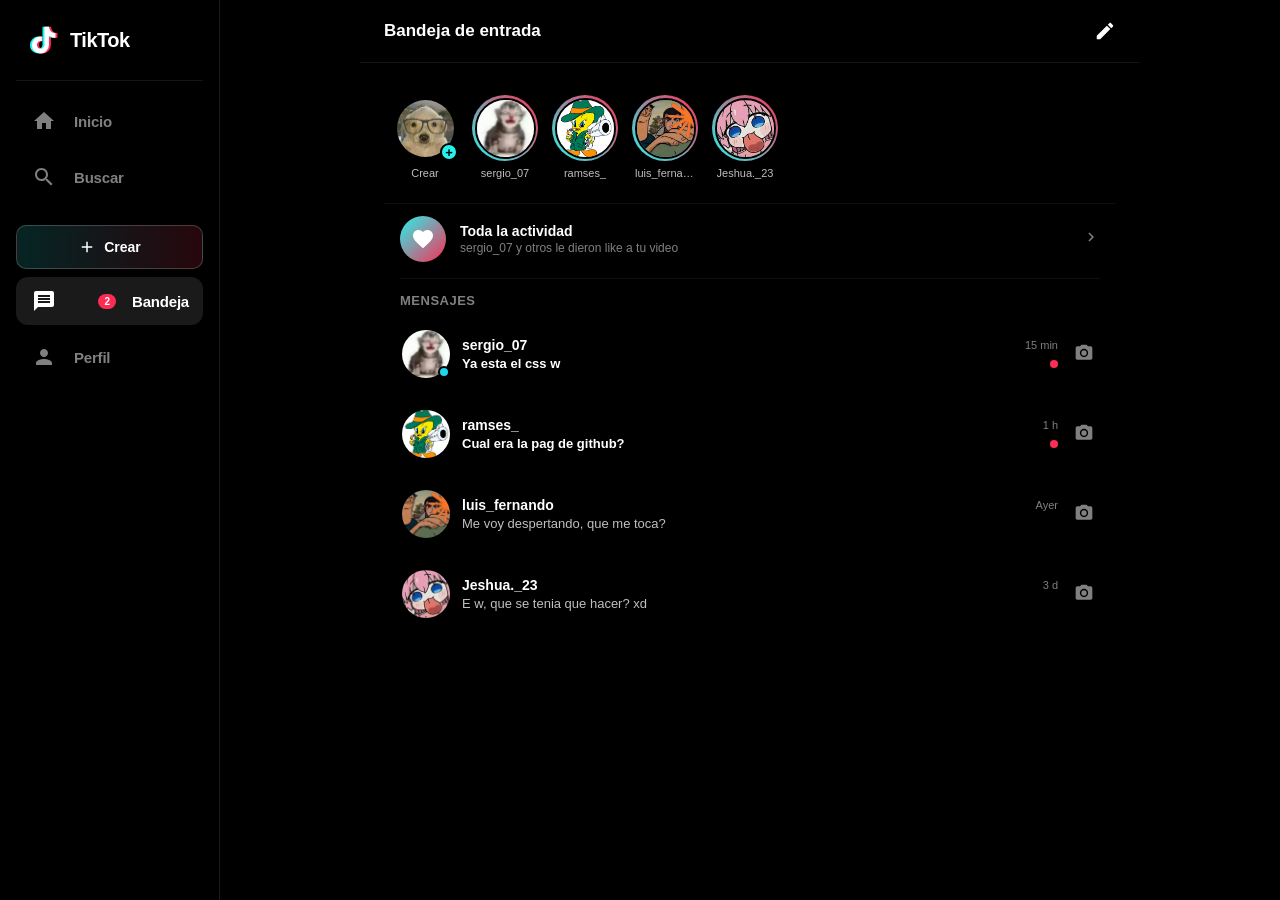
==== messages.html @ a7a4ae8f "Pagina ahora si xd" ====
<!DOCTYPE html>
<html lang="es">
<head>
  <meta charset="UTF-8">
  <meta name="viewport" content="width=device-width, initial-scale=1.0, maximum-scale=1.0, user-scalable=no, viewport-fit=cover">
  <title>TikTok Clon - Bandeja de Entrada</title>
  <link rel="stylesheet" href="css/common.css">
  <link rel="stylesheet" href="css/messages.css">
</head>
<body>

  <div class="app-container">

    
    <main class="main-content">
      
      <header class="inbox-header">
        <h1 class="inbox-title">Bandeja de entrada</h1>
        <div class="inbox-actions">
          <button class="inbox-icon-btn" title="Nuevo mensaje">
            <svg viewBox="0 0 24 24"><path d="M3 17.25V21h3.75L17.81 9.94l-3.75-3.75L3 17.25zM20.71 7.04c.39-.39.39-1.02 0-1.41l-2.34-2.34c-.39-.39-1.02-.39-1.41 0l-1.83 1.83 3.75 3.75 1.83-1.83z"/></svg>
          </button>
        </div>
      </header>

      <div class="inbox-page">

        
        <div class="stories-strip">
          
          <div class="story-item">
            <div class="story-ring my-story">
              <img class="story-avatar" src="assets/images/perfil_5.jpg" alt="Tu historia">
              <div class="story-plus">+</div>
            </div>
            <span class="story-name">Crear</span>
          </div>

          
          <div class="story-item">
            <div class="story-ring">
              <img class="story-avatar" src="assets/images/perfil_1.jpg" alt="Sergio">
            </div>
            <span class="story-name">sergio_07</span>
          </div>

          
          <div class="story-item">
            <div class="story-ring">
              <img class="story-avatar" src="assets/images/perfil_2.jpg" alt="Ramsés">
            </div>
            <span class="story-name">ramses_</span>
          </div>

          
          <div class="story-item">
            <div class="story-ring">
              <img class="story-avatar" src="assets/images/perfil_3.jpg" alt="Luis Fernando">
            </div>
            <span class="story-name">luis_fernando</span>
          </div>

          
          <div class="story-item">
            <div class="story-ring">
              <img class="story-avatar" src="assets/images/perfil_4.jpg" alt="Jeshua._23">
            </div>
            <span class="story-name">Jeshua._23</span>
          </div>
        </div>

        
        <div class="activity-card">
          <div class="activity-icon-circle">
            <svg viewBox="0 0 24 24"><path d="M12 21.35l-1.45-1.32C5.4 15.36 2 12.28 2 8.5 2 5.42 4.42 3 7.5 3c1.74 0 3.41.81 4.5 2.09C13.09 3.81 14.76 3 16.5 3 19.58 3 22 5.42 22 8.5c0 3.78-3.4 6.86-8.55 11.54L12 21.35z"/></svg>
          </div>
          <div class="activity-info">
            <div class="activity-title">Toda la actividad</div>
            <div class="activity-subtitle">sergio_07 y otros le dieron like a tu video</div>
          </div>
          <div class="activity-chevron">
            <svg viewBox="0 0 24 24"><path d="M8.59 16.59L13.17 12 8.59 7.41 10 6l6 6-6 6-1.41-1.41z"/></svg>
          </div>
        </div>

        <div class="section-divider"></div>

        <div class="messages-list-title">Mensajes</div>

        
        <div class="chats-list">

          
          <div class="chat-item unread">
            <div class="chat-avatar-wrap">
              <img class="chat-avatar" src="assets/images/perfil_1.jpg" alt="Sergio">
              <div class="online-dot"></div>
            </div>
            <div class="chat-content">
              <div class="chat-header-row">
                <span class="chat-username">sergio_07</span>
                <span class="chat-time">15 min</span>
              </div>
              <div class="chat-preview-row">
                <p class="chat-snippet">Ya esta el css w</p>
                <div class="unread-badge-dot"></div>
              </div>
            </div>
            <button class="chat-camera-btn" title="Cámara">
              <svg viewBox="0 0 24 24"><path d="M12 15.2a3.2 3.2 0 100-6.4 3.2 3.2 0 000 6.4z"/><path d="M9 2L7.17 4H4c-1.1 0-2 .9-2 2v12c0 1.1.9 2 2 2h16c1.1 0 2-.9 2-2V6c0-1.1-.9-2-2-2h-3.17L15 2H9zm3 15c-2.76 0-5-2.24-5-5s2.24-5 5-5 5 2.24 5 5-2.24 5-5 5z"/></svg>
            </button>
          </div>

          
          <div class="chat-item unread">
            <div class="chat-avatar-wrap">
              <img class="chat-avatar" src="assets/images/perfil_2.jpg" alt="Ramsés">
            </div>
            <div class="chat-content">
              <div class="chat-header-row">
                <span class="chat-username">ramses_</span>
                <span class="chat-time">1 h</span>
              </div>
              <div class="chat-preview-row">
                <p class="chat-snippet">Cual era la pag de github?</p>
                <div class="unread-badge-dot"></div>
              </div>
            </div>
            <button class="chat-camera-btn" title="Cámara">
              <svg viewBox="0 0 24 24"><path d="M12 15.2a3.2 3.2 0 100-6.4 3.2 3.2 0 000 6.4z"/><path d="M9 2L7.17 4H4c-1.1 0-2 .9-2 2v12c0 1.1.9 2 2 2h16c1.1 0 2-.9 2-2V6c0-1.1-.9-2-2-2h-3.17L15 2H9zm3 15c-2.76 0-5-2.24-5-5s2.24-5 5-5 5 2.24 5 5-2.24 5-5 5z"/></svg>
            </button>
          </div>

          
        <div class="chat-item">
            <div class="chat-avatar-wrap">
              <img class="chat-avatar" src="assets/images/perfil_3.jpg" alt="Luis Fernando">
            </div>
            <div class="chat-content">
              <div class="chat-header-row">
                <span class="chat-username">luis_fernando</span>
                <span class="chat-time">Ayer</span>
              </div>
              <div class="chat-preview-row">
                <p class="chat-snippet">Me voy despertando, que me toca?</p>
              </div>
            </div>
            <button class="chat-camera-btn" title="Cámara">
              <svg viewBox="0 0 24 24"><path d="M12 15.2a3.2 3.2 0 100-6.4 3.2 3.2 0 000 6.4z"/><path d="M9 2L7.17 4H4c-1.1 0-2 .9-2 2v12c0 1.1.9 2 2 2h16c1.1 0 2-.9 2-2V6c0-1.1-.9-2-2-2h-3.17L15 2H9zm3 15c-2.76 0-5-2.24-5-5s2.24-5 5-5 5 2.24 5 5-2.24 5-5 5z"/></svg>
            </button>
          </div>

          
          <div class="chat-item">
            <div class="chat-avatar-wrap">
              <img class="chat-avatar" src="assets/images/perfil_4.jpg" alt="Jeshua._23">
            </div>
            <div class="chat-content">
              <div class="chat-header-row">
                <span class="chat-username">Jeshua._23</span>
                <span class="chat-time">3 d</span>
              </div>
              <div class="chat-preview-row">
                <p class="chat-snippet">E w, que se tenia que hacer? xd</p>
              </div>
            </div>
            <button class="chat-camera-btn" title="Cámara">
              <svg viewBox="0 0 24 24"><path d="M12 15.2a3.2 3.2 0 100-6.4 3.2 3.2 0 000 6.4z"/><path d="M9 2L7.17 4H4c-1.1 0-2 .9-2 2v12c0 1.1.9 2 2 2h16c1.1 0 2-.9 2-2V6c0-1.1-.9-2-2-2h-3.17L15 2H9zm3 15c-2.76 0-5-2.24-5-5s2.24-5 5-5 5 2.24 5 5-2.24 5-5 5z"/></svg>
            </button>
          </div>

        </div>

      </div>
    </main>

    
    <nav class="bottom-nav">
      
      <div class="sidebar-logo">
        <svg class="tiktok-icon-logo" viewBox="0 0 24 24">
          <path d="M19.59 6.69a4.83 4.83 0 0 1-3.77-4.25V2h-3.45v13.67a2.89 2.89 0 0 1-5.2 1.74 2.89 2.89 0 0 1 2.31-4.64c.298-.002.595.042.88.13V9.4a6.33 6.33 0 0 0-1-.08A6.34 6.34 0 0 0 3 15.66a6.34 6.34 0 0 0 10.82 4.5 6.3 6.3 0 0 0 1.86-4.49V8.84a8.16 8.16 0 0 0 4.91 1.62v-3.77z"/>
        </svg>
        <span class="tiktok-text-logo">TikTok</span>
      </div>

      <a href="index.html" class="nav-link">
        <div class="nav-icon">
          <svg viewBox="0 0 24 24"><path d="M10 20v-6h4v6h5v-8h3L12 3 2 12h3v8z"/></svg>
        </div>
        <span class="nav-label">Inicio</span>
      </a>

      <a href="search.html" class="nav-link">
        <div class="nav-icon">
          <svg viewBox="0 0 24 24"><path d="M15.5 14h-.79l-.28-.27C15.41 12.59 16 11.11 16 9.5 16 5.91 13.09 3 9.5 3S3 5.91 3 9.5 5.91 16 9.5 16c1.61 0 3.09-.59 4.23-1.57l.27.28v.79l5 4.99L20.49 19l-4.99-5zm-6 0C7.01 14 5 11.99 5 9.5S7.01 5 9.5 5 14 7.01 14 9.5 11.99 14 9.5 14z"/></svg>
        </div>
        <span class="nav-label">Buscar</span>
      </a>

      <div class="nav-create-btn" title="Crear video">
        <div class="btn-bg"></div>
        <div class="btn-inner">
          <svg viewBox="0 0 24 24"><path d="M19 13h-6v6h-2v-6H5v-2h6V5h2v6h6v2z"/></svg>
        </div>
      </div>

      
      <a href="messages.html" class="nav-link active">
        <div class="nav-icon">
          <svg viewBox="0 0 24 24"><path d="M20 2H4c-1.1 0-1.99.9-1.99 2L2 22l4-4h14c1.1 0 2-.9 2-2V4c0-1.1-.9-2-2-2zm-2 12H6v-2h12v2zm0-3H6V9h12v2zm0-3H6V6h12v2z"/></svg>
        </div>
        <span class="nav-badge">2</span>
        <span class="nav-label">Bandeja</span>
      </a>

      <a href="profile.html" class="nav-link">
        <div class="nav-icon">
          <svg viewBox="0 0 24 24"><path d="M12 12c2.21 0 4-1.79 4-4s-1.79-4-4-4-4 1.79-4 4 1.79 4 4 4zm0 2c-2.67 0-8 1.34-8 4v2h16v-2c0-2.66-5.33-4-8-4z"/></svg>
        </div>
        <span class="nav-label">Perfil</span>
      </a>
    </nav>

  </div>

  <script src="js/messages.js"></script>
</body>
</html>
---- css/common.css ----
:root {
  --primary-color: #fe2c55;
  --secondary-color: #25f4ee;
  --bg-dark: #000000;
  --bg-surface: #121212;
  --bg-card: #181818;
  --bg-hover: #1f1f1f;
  --text-main: #ffffff;
  --text-muted: rgba(255, 255, 255, 0.75);
  --text-dimmed: rgba(255, 255, 255, 0.5);
  --border-color: rgba(255, 255, 255, 0.1);
  --nav-mobile-height: 54px;
  --sidebar-tablet-width: 220px;
  --sidebar-tablet-compact-width: 88px;
  --font-stack: -apple-system, BlinkMacSystemFont, 'Segoe UI', Roboto, Helvetica, Arial, sans-serif;
}

* {
  margin: 0;
  padding: 0;
  box-sizing: border-box;
  -webkit-tap-highlight-color: transparent;
  user-select: none;
}

html, body {
  width: 100%;
  height: 100%;
  background-color: var(--bg-dark);
  color: var(--text-main);
  font-family: var(--font-stack);
  overflow: hidden;
}


.app-container {
  width: 100%;
  height: 100vh;
  height: 100dvh;
  background-color: var(--bg-dark);
  position: relative;
  overflow: hidden;
  display: flex;
  flex-direction: column;
  border-radius: 0; 
  border: none;
  box-shadow: none;
}


.main-content {
  flex: 1;
  position: relative;
  overflow: hidden;
  height: calc(100% - var(--nav-mobile-height));
  width: 100%;
  background-color: var(--bg-dark);
}


.bottom-nav {
  position: absolute;
  bottom: 0;
  left: 0;
  right: 0;
  height: var(--nav-mobile-height);
  background-color: rgba(0, 0, 0, 0.95);
  backdrop-filter: blur(12px);
  border-top: 1px solid var(--border-color);
  display: flex;
  justify-content: space-around;
  align-items: center;
  z-index: 100;
  padding: 0 4px;
}

.bottom-nav.nav-transparent {
  background-color: rgba(0, 0, 0, 0.5);
  border-top: 1px solid rgba(255, 255, 255, 0.06);
}


.sidebar-logo {
  display: none;
}

.nav-link {
  display: flex;
  flex-direction: column;
  align-items: center;
  justify-content: center;
  text-decoration: none;
  color: var(--text-dimmed);
  flex: 1;
  height: 100%;
  position: relative;
  transition: color 0.15s ease, transform 0.15s ease;
}

.nav-link:active {
  transform: scale(0.92);
}

.nav-link.active {
  color: var(--text-main);
}

.nav-icon {
  width: 24px;
  height: 24px;
  display: flex;
  align-items: center;
  justify-content: center;
  margin-bottom: 2px;
}

.nav-icon svg {
  width: 22px;
  height: 22px;
  fill: currentColor;
}

.nav-label {
  font-size: 10px;
  font-weight: 600;
  letter-spacing: -0.2px;
}


.nav-create-btn {
  width: 44px;
  height: 28px;
  position: relative;
  display: flex;
  align-items: center;
  justify-content: center;
  cursor: pointer;
  margin-top: -2px;
}

.nav-create-btn .btn-bg {
  position: absolute;
  width: 100%;
  height: 100%;
  border-radius: 8px;
  background: linear-gradient(90deg, var(--secondary-color) 0%, var(--primary-color) 100%);
}

.nav-create-btn .btn-inner {
  position: relative;
  width: 36px;
  height: 26px;
  background-color: #ffffff;
  border-radius: 7px;
  display: flex;
  align-items: center;
  justify-content: center;
  transition: transform 0.15s ease;
}

.nav-create-btn:active .btn-inner {
  transform: scale(0.9);
}

.nav-create-btn svg {
  width: 16px;
  height: 16px;
  fill: #000000;
}


.nav-badge {
  position: absolute;
  top: 4px;
  right: calc(50% - 16px);
  background-color: var(--primary-color);
  color: white;
  font-size: 10px;
  font-weight: 700;
  padding: 1px 4px;
  border-radius: 10px;
  min-width: 14px;
  text-align: center;
  border: 1.5px solid #000;
}


@media (min-width: 768px) {
  .app-container {
    flex-direction: row; 
    border-radius: 0;
    border: none;
    height: 100vh;
    height: 100dvh;
    max-width: 100%;
  }

  
  .bottom-nav {
    position: relative;
    order: -1; 
    width: var(--sidebar-tablet-width);
    height: 100%;
    background-color: var(--bg-dark);
    backdrop-filter: none;
    border-top: none;
    border-right: 1px solid var(--border-color);
    display: flex;
    flex-direction: column;
    justify-content: flex-start;
    align-items: stretch;
    padding: 24px 16px;
    gap: 8px;
    z-index: 90;
  }

  .bottom-nav.nav-transparent {
    background-color: var(--bg-dark);
    border-right: 1px solid var(--border-color);
  }

  
  .sidebar-logo {
    display: flex;
    align-items: center;
    gap: 10px;
    padding: 0 12px 24px;
    margin-bottom: 8px;
    border-bottom: 1px solid rgba(255, 255, 255, 0.08);
  }

  .tiktok-icon-logo {
    width: 32px;
    height: 32px;
    fill: #ffffff;
    filter: drop-shadow(-2px 0 0 #25f4ee) drop-shadow(2px 0 0 #fe2c55);
  }

  .tiktok-text-logo {
    font-size: 20px;
    font-weight: 900;
    letter-spacing: -0.5px;
    color: #ffffff;
  }

  
  .nav-link {
    flex: none;
    height: 48px;
    flex-direction: row;
    justify-content: flex-start;
    align-items: center;
    padding: 0 14px;
    border-radius: 12px;
    gap: 16px;
    transition: background-color 0.2s ease, color 0.2s ease;
  }

  .nav-link:hover {
    background-color: rgba(255, 255, 255, 0.06);
  }

  .nav-link.active {
    background-color: rgba(255, 255, 255, 0.1);
    color: #ffffff;
  }

  .nav-icon {
    width: 28px;
    height: 28px;
    margin-bottom: 0;
  }

  .nav-icon svg {
    width: 24px;
    height: 24px;
  }

  .nav-label {
    font-size: 15px;
    font-weight: 700;
  }

  
  .nav-create-btn {
    width: 100%;
    height: 44px;
    margin-top: 16px;
    border-radius: 10px;
  }

  .nav-create-btn .btn-bg {
    display: none; 
  }

  .nav-create-btn .btn-inner {
    width: 100%;
    height: 100%;
    background: linear-gradient(90deg, rgba(37, 244, 238, 0.15) 0%, rgba(254, 44, 85, 0.15) 100%);
    border: 1px solid rgba(255, 255, 255, 0.2);
    border-radius: 10px;
    display: flex;
    align-items: center;
    justify-content: center;
    gap: 8px;
  }

  .nav-create-btn .btn-inner::after {
    content: 'Crear';
    font-size: 14px;
    font-weight: 700;
    color: #ffffff;
  }

  .nav-create-btn svg {
    fill: #ffffff;
    width: 18px;
    height: 18px;
  }

  .nav-badge {
    position: relative;
    top: auto;
    right: auto;
    margin-left: auto;
    padding: 2px 6px;
    border: none;
  }

  
  .main-content {
    height: 100%;
    flex: 1;
    overflow: hidden;
  }
}


@media (min-width: 768px) and (max-width: 920px) {
  :root {
    --sidebar-tablet-width: var(--sidebar-tablet-compact-width);
  }

  .sidebar-logo {
    justify-content: center;
    padding: 0 0 20px;
  }

  .tiktok-text-logo {
    display: none;
  }

  .nav-link {
    justify-content: center;
    padding: 0;
  }

  .nav-label {
    display: none;
  }

  .nav-create-btn .btn-inner::after {
    display: none;
  }

  .nav-badge {
    position: absolute;
    top: 6px;
    right: 14px;
  }
}


.avatar-img {
  width: 100%;
  height: 100%;
  object-fit: cover;
  border-radius: 50%;
}


.story-ring, .story-avatar, .chat-avatar-wrap, .chat-avatar,
.action-author-avatar, .author-avatar-img, .action-music-disc, .music-disc-img,
.profile-avatar-container, .profile-avatar-img, .explore-author-img {
  flex-shrink: 0;
  aspect-ratio: 1 / 1;
  border-radius: 50%;
}
.story-avatar, .chat-avatar, .author-avatar-img, .music-disc-img,
.profile-avatar-img, .explore-author-img {
  object-fit: cover;
}
---- css/messages.css ----
.inbox-page {
  width: 100%;
  height: 100%;
  overflow-y: auto;
  scrollbar-width: none;
  background-color: var(--bg-dark);
  padding-bottom: 84px; 
}

.inbox-page::-webkit-scrollbar {
  display: none;
}


.inbox-header {
  position: sticky;
  top: 0;
  background-color: var(--bg-dark);
  padding: 14px 16px;
  display: flex;
  justify-content: space-between;
  align-items: center;
  border-bottom: 1px solid rgba(255, 255, 255, 0.06);
  z-index: 40;
}

.inbox-title {
  font-size: 17px;
  font-weight: 800;
}

.inbox-actions {
  display: flex;
  gap: 14px;
}

.inbox-icon-btn {
  background: none;
  border: none;
  color: #fff;
  cursor: pointer;
  display: flex;
  align-items: center;
  justify-content: center;
}

.inbox-icon-btn svg {
  width: 22px;
  height: 22px;
  fill: #fff;
}


.stories-strip {
  display: flex;
  gap: 14px;
  padding: 14px 16px;
  overflow-x: auto;
  scrollbar-width: none;
  border-bottom: 1px solid rgba(255, 255, 255, 0.05);
}

.stories-strip::-webkit-scrollbar {
  display: none;
}

.story-item {
  display: flex;
  flex-direction: column;
  align-items: center;
  gap: 6px;
  flex: 0 0 60px;
  cursor: pointer;
}

.story-ring {
  width: 58px;
  height: 58px;
  border-radius: 50%;
  padding: 2.5px;
  background: linear-gradient(45deg, var(--secondary-color), var(--primary-color));
  display: flex;
  align-items: center;
  justify-content: center;
}

.story-ring.my-story {
  background: none;
  position: relative;
}

.story-avatar {
  width: 100%;
  height: 100%;
  border-radius: 50%;
  object-fit: cover;
  border: 2px solid #000;
  background-color: #222;
}

.story-plus {
  position: absolute;
  bottom: 0;
  right: 0;
  width: 18px;
  height: 18px;
  background-color: var(--secondary-color);
  color: #000;
  border-radius: 50%;
  display: flex;
  align-items: center;
  justify-content: center;
  font-size: 13px;
  font-weight: 900;
  border: 2px solid #000;
}

.story-name {
  font-size: 11px;
  color: var(--text-muted);
  text-align: center;
  white-space: nowrap;
  overflow: hidden;
  text-overflow: ellipsis;
  max-width: 60px;
}


.activity-card {
  display: flex;
  align-items: center;
  padding: 12px 16px;
  gap: 14px;
  cursor: pointer;
  transition: background-color 0.15s;
}

.activity-card:hover {
  background-color: rgba(255, 255, 255, 0.04);
}

.activity-icon-circle {
  width: 46px;
  height: 46px;
  border-radius: 50%;
  background: linear-gradient(135deg, var(--secondary-color), var(--primary-color));
  display: flex;
  align-items: center;
  justify-content: center;
  flex-shrink: 0;
}

.activity-icon-circle svg {
  width: 24px;
  height: 24px;
  fill: #fff;
}

.activity-info {
  flex: 1;
}

.activity-title {
  font-size: 14px;
  font-weight: 700;
  margin-bottom: 2px;
}

.activity-subtitle {
  font-size: 12px;
  color: var(--text-dimmed);
}

.activity-chevron svg {
  width: 18px;
  height: 18px;
  fill: var(--text-dimmed);
}

.section-divider {
  height: 1px;
  background-color: rgba(255, 255, 255, 0.06);
  margin: 4px 16px 10px;
}

.messages-list-title {
  padding: 4px 16px 8px;
  font-size: 13px;
  font-weight: 700;
  color: var(--text-dimmed);
  text-transform: uppercase;
  letter-spacing: 0.5px;
}


.chat-item {
  display: flex;
  align-items: center;
  padding: 12px 16px;
  gap: 12px;
  cursor: pointer;
  transition: background-color 0.15s;
  position: relative;
}

.chat-item:active {
  background-color: rgba(255, 255, 255, 0.05);
}

.chat-avatar-wrap {
  position: relative;
  width: 48px;
  height: 48px;
  flex-shrink: 0;
}

.chat-avatar {
  width: 100%;
  height: 100%;
  border-radius: 50%;
  object-fit: cover;
  background-color: #222;
}

.online-dot {
  position: absolute;
  bottom: 0;
  right: 0;
  width: 12px;
  height: 12px;
  border-radius: 50%;
  background-color: #20d5ec;
  border: 2px solid #000;
}

.chat-content {
  flex: 1;
  min-width: 0;
}

.chat-header-row {
  display: flex;
  justify-content: space-between;
  align-items: center;
  margin-bottom: 3px;
}

.chat-username {
  font-size: 14px;
  font-weight: 700;
  color: #fff;
}

.chat-time {
  font-size: 11px;
  color: var(--text-dimmed);
}

.chat-preview-row {
  display: flex;
  align-items: center;
  gap: 6px;
}

.chat-snippet {
  font-size: 13px;
  color: var(--text-muted);
  white-space: nowrap;
  overflow: hidden;
  text-overflow: ellipsis;
  flex: 1;
}

.chat-item.unread .chat-snippet {
  color: #fff;
  font-weight: 600;
}

.unread-badge-dot {
  width: 8px;
  height: 8px;
  border-radius: 50%;
  background-color: var(--primary-color);
  flex-shrink: 0;
}

.chat-camera-btn {
  background: none;
  border: none;
  color: var(--text-dimmed);
  cursor: pointer;
  padding: 4px;
}

.chat-camera-btn svg {
  width: 20px;
  height: 20px;
  fill: currentColor;
}


@media (min-width: 768px) {
  .inbox-header {
    max-width: 780px;
    margin: 0 auto;
    width: 100%;
    padding: 20px 24px;
    background-color: var(--bg-dark);
    border-bottom: 1px solid rgba(255, 255, 255, 0.08);
  }

  .inbox-page {
    max-width: 780px;
    margin: 0 auto;
    padding: 16px 24px 60px;
    height: calc(100% - 74px);
  }

  .chat-item {
    border-radius: 12px;
    margin-bottom: 4px;
    padding: 14px 18px;
  }

  .chat-item:hover {
    background-color: rgba(255, 255, 255, 0.05);
  }

  .stories-strip {
    padding: 16px 8px 24px;
  }

  .story-ring {
    width: 66px;
    height: 66px;
  }
}
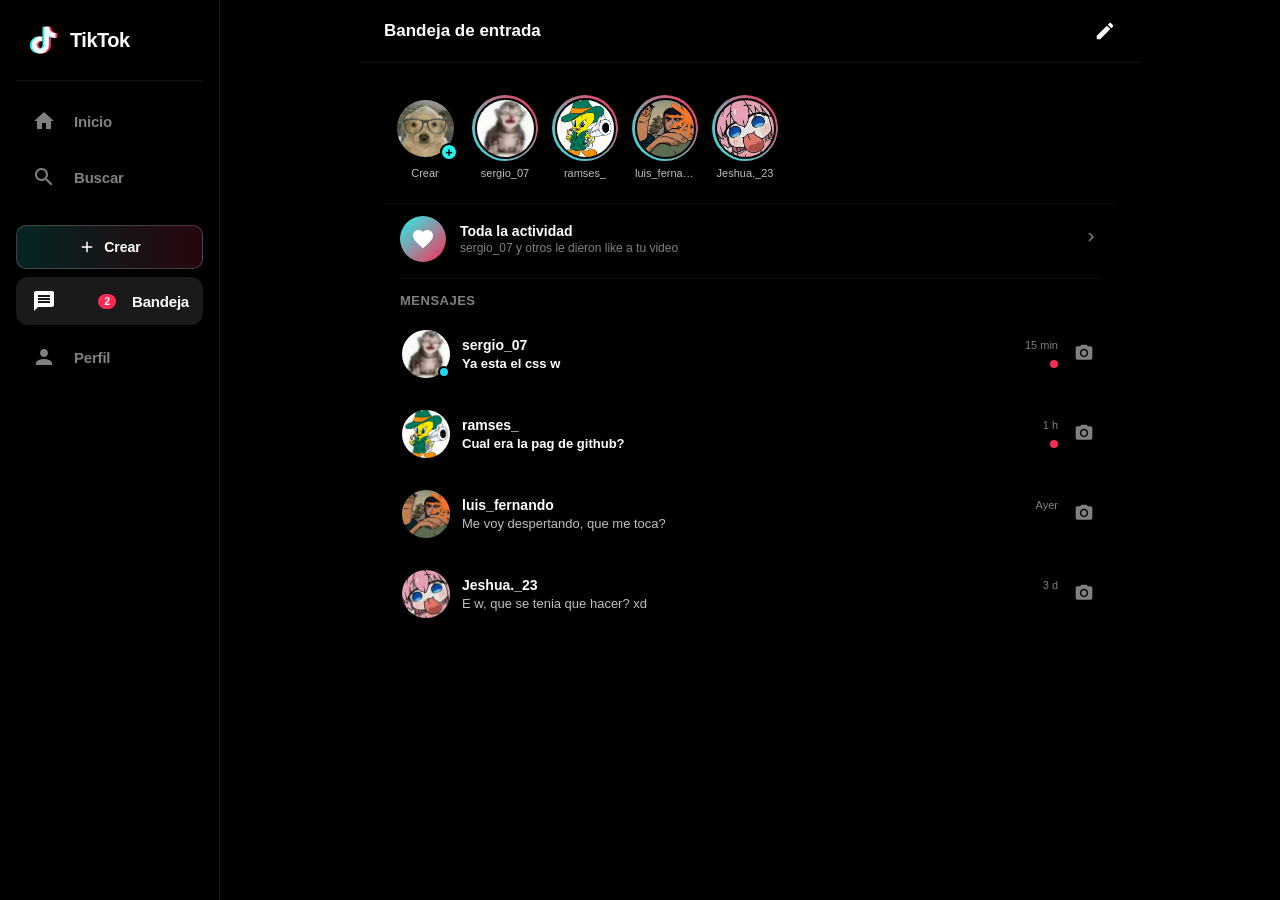
==== commit 3b26d45c: "Agregar comentarios" ====
--- a/messages.html
+++ b/messages.html
@@ -11,7 +11,8 @@
 
   <div class="app-container">
 
-    
+    <!-- Bandeja de dm-->
+
     <main class="main-content">
       
       <header class="inbox-header">
@@ -25,7 +26,8 @@
 
       <div class="inbox-page">
 
-        
+        <!-- Apartado de historias -->
+
         <div class="stories-strip">
           
           <div class="story-item">
@@ -69,7 +71,8 @@
           </div>
         </div>
 
-        
+        <!-- Chats -->
+
         <div class="activity-card">
           <div class="activity-icon-circle">
             <svg viewBox="0 0 24 24"><path d="M12 21.35l-1.45-1.32C5.4 15.36 2 12.28 2 8.5 2 5.42 4.42 3 7.5 3c1.74 0 3.41.81 4.5 2.09C13.09 3.81 14.76 3 16.5 3 19.58 3 22 5.42 22 8.5c0 3.78-3.4 6.86-8.55 11.54L12 21.35z"/></svg>
@@ -175,6 +178,8 @@
     </main>
 
     
+    <!-- Navegacion -->
+
     <nav class="bottom-nav">
       
       <div class="sidebar-logo">
